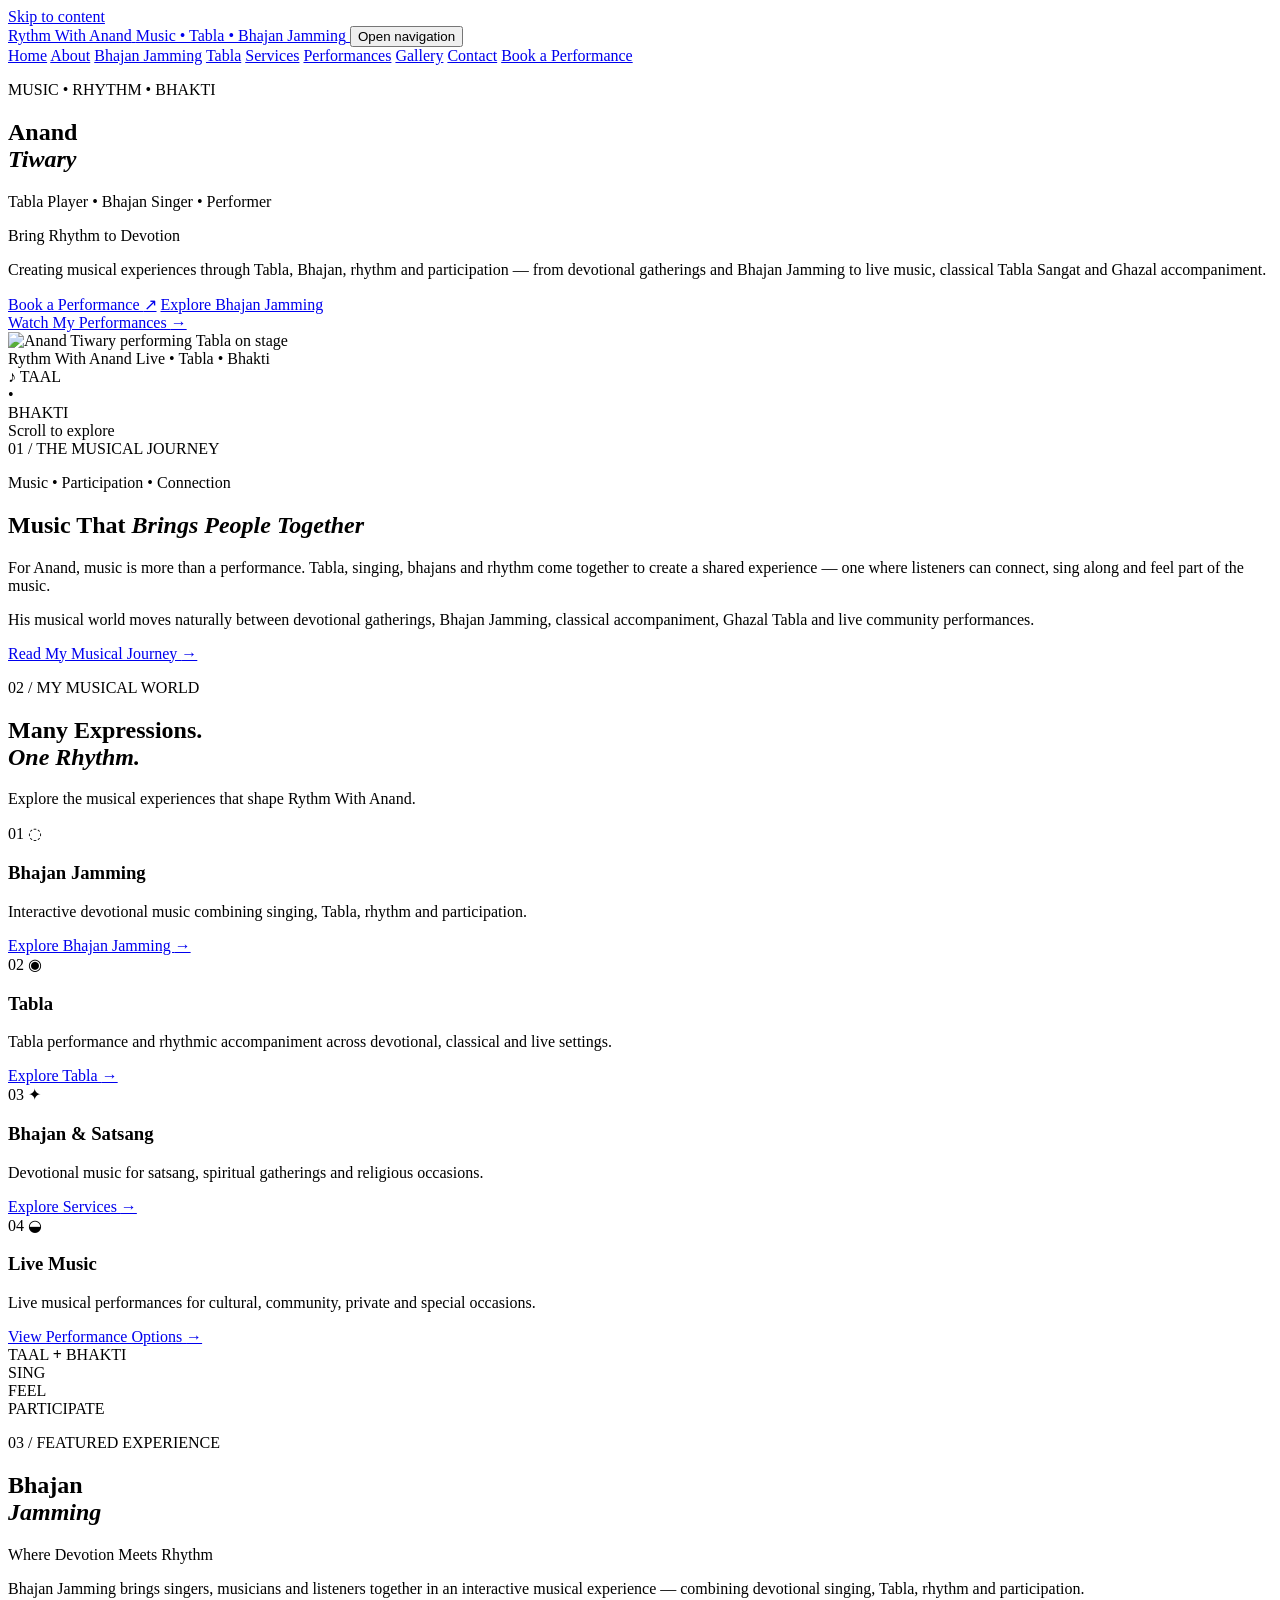
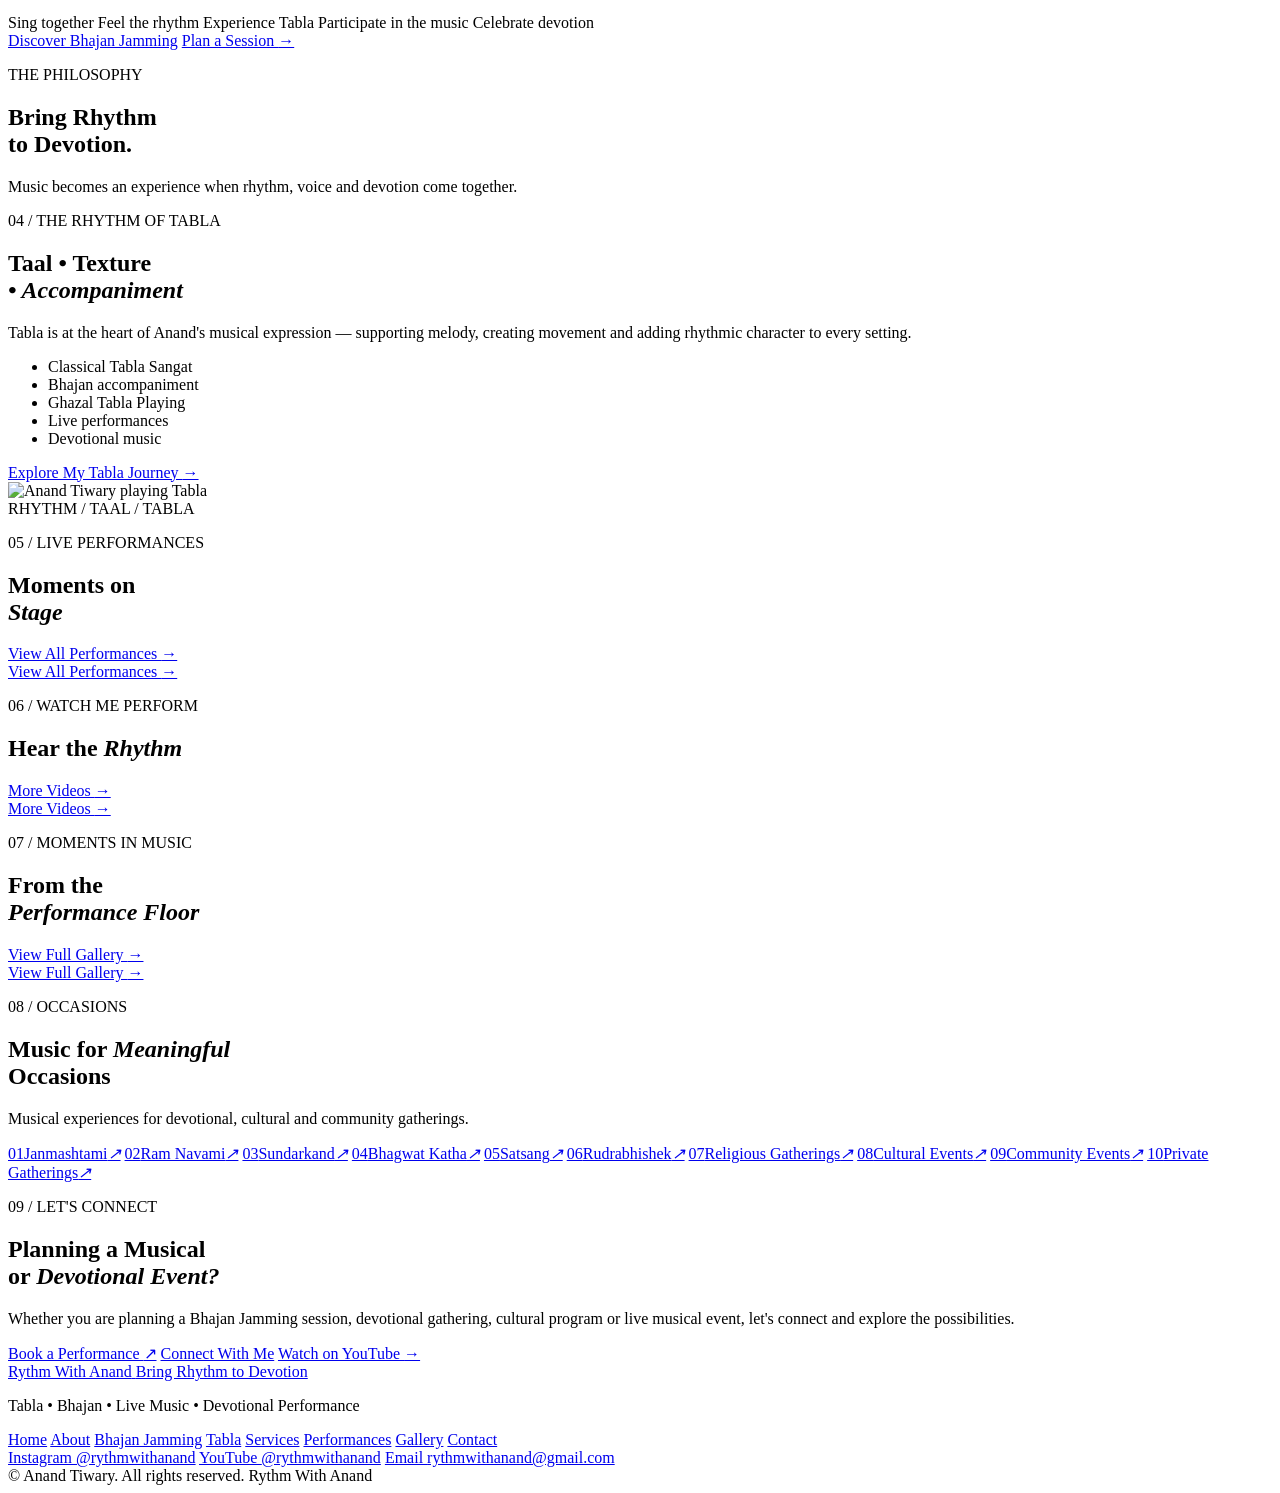
==== index.html @ 2863683d "Add files via upload Added index and readme" ====
<!doctype html>
<html lang="en">
<head>
  <meta charset="utf-8">
  <meta name="viewport" content="width=device-width, initial-scale=1">
  <meta name="theme-color" content="#171412">
  <meta name="description" content="Anand Tiwary — Tabla Player, Bhajan Singer and Performer. Bhajan Jamming, live music, classical Tabla Sangat, Ghazal Tabla and devotional music.">
  <meta name="author" content="Anand Tiwary">
  <meta name="robots" content="index, follow">

  <title>Anand Tiwary | Tabla Player | Bhajan Jamming | Rythm With Anand</title>

  <!-- Replace this placeholder with your real GitHub Pages URL after deployment. -->
  <link rel="canonical" href="https://USERNAME.github.io/REPOSITORY/">

  <meta property="og:type" content="website">
  <meta property="og:title" content="Anand Tiwary | Rythm With Anand">
  <meta property="og:description" content="Tabla, Bhajan Jamming, live music and devotional performance by Anand Tiwary.">
  <meta property="og:url" content="https://USERNAME.github.io/REPOSITORY/">
  <meta property="og:image" content="assets/images/profile/TablaProfile.png">
  <meta property="og:image:alt" content="Anand Tiwary performing Tabla on stage">
  <meta name="twitter:card" content="summary_large_image">
  <meta name="twitter:title" content="Anand Tiwary | Rythm With Anand">
  <meta name="twitter:description" content="Bring Rhythm to Devotion — Tabla, Bhajan Jamming and live music.">
  <meta name="twitter:image" content="assets/images/profile/TablaProfile.png">

  <link rel="stylesheet" href="css/style.css">
  <link rel="stylesheet" href="css/home.css">
</head>

<body>
  <a class="skip-link" href="#main-content">Skip to content</a>

  <header class="site-header" data-header>
    <div class="container nav-wrap">
      <a class="brand" href="index.html" aria-label="Rythm With Anand home">
        <span class="brand-name" data-brand>Rythm With Anand</span>
        <span class="brand-subtitle">Music • Tabla • Bhajan Jamming</span>
      </a>

      <button class="menu-toggle" type="button" aria-expanded="false" aria-controls="site-navigation">
        <span class="sr-only">Open navigation</span>
        <span></span><span></span><span></span>
      </button>

      <nav id="site-navigation" class="site-nav" aria-label="Primary navigation">
        <a class="active" aria-current="page" href="index.html">Home</a>
        <a href="pages/about.html">About</a>
        <a href="pages/bhajan-jamming.html">Bhajan Jamming</a>
        <a href="pages/tabla.html">Tabla</a>
        <a href="pages/services.html">Services</a>
        <a href="pages/performances.html">Performances</a>
        <a href="pages/gallery.html">Gallery</a>
        <a href="pages/contact.html">Contact</a>
        <a class="nav-cta" href="pages/contact.html">Book a Performance</a>
      </nav>
    </div>
  </header>

  <main id="main-content">
    <!-- HERO -->
    <section class="hero section-dark">
      <div class="hero-glow hero-glow-one" aria-hidden="true"></div>
      <div class="hero-glow hero-glow-two" aria-hidden="true"></div>
      <div class="container hero-grid">
        <div class="hero-copy reveal">
          <p class="eyebrow">MUSIC • RHYTHM • BHAKTI</p>
          <h1>Anand<br><em>Tiwary</em></h1>
          <p class="hero-role">Tabla Player <span>•</span> Bhajan Singer <span>•</span> Performer</p>
          <div class="hero-tagline">
            <span class="line"></span>
            <span>Bring Rhythm to Devotion</span>
          </div>
          <p class="hero-text">
            Creating musical experiences through Tabla, Bhajan, rhythm and participation —
            from devotional gatherings and Bhajan Jamming to live music, classical Tabla Sangat
            and Ghazal accompaniment.
          </p>
          <div class="hero-actions">
            <a class="btn btn-primary" href="pages/contact.html">Book a Performance <span>↗</span></a>
            <a class="btn btn-secondary" href="pages/bhajan-jamming.html">Explore Bhajan Jamming</a>
          </div>
          <a class="text-link hero-watch" href="pages/performances.html">Watch My Performances <span>→</span></a>
        </div>

        <div class="hero-visual reveal reveal-delay">
          <div class="hero-image-frame">
            <img src="assets/images/profile/TablaProfile.png"
                 alt="Anand Tiwary performing Tabla on stage"
                 width="1254" height="1254"
                 fetchpriority="high">
            <div class="image-caption">
              <span>Rythm With Anand</span>
              <span>Live • Tabla • Bhakti</span>
            </div>
          </div>
          <div class="hero-note" aria-hidden="true">
            <span class="note-symbol">♪</span>
            <span>TAAL<br>•<br>BHAKTI</span>
          </div>
        </div>
      </div>
      <div class="scroll-cue" aria-hidden="true"><span></span>Scroll to explore</div>
    </section>

    <!-- INTRO -->
    <section class="section intro-section">
      <div class="container intro-grid">
        <div class="section-kicker reveal">01 / THE MUSICAL JOURNEY</div>
        <div class="intro-content reveal">
          <p class="eyebrow">Music • Participation • Connection</p>
          <h2>Music That <em>Brings People Together</em></h2>
          <p class="lead">
            For Anand, music is more than a performance. Tabla, singing, bhajans and rhythm
            come together to create a shared experience — one where listeners can connect,
            sing along and feel part of the music.
          </p>
          <p>
            His musical world moves naturally between devotional gatherings, Bhajan Jamming,
            classical accompaniment, Ghazal Tabla and live community performances.
          </p>
          <a class="text-link" href="pages/about.html">Read My Musical Journey <span>→</span></a>
        </div>
      </div>
    </section>

    <!-- MUSICAL WORLD -->
    <section class="section world-section">
      <div class="container">
        <div class="section-heading reveal">
          <div>
            <p class="eyebrow">02 / MY MUSICAL WORLD</p>
            <h2>Many Expressions.<br><em>One Rhythm.</em></h2>
          </div>
          <p>Explore the musical experiences that shape Rythm With Anand.</p>
        </div>

        <div class="world-grid">
          <article class="world-card featured reveal">
            <span class="card-number">01</span>
            <span class="card-icon" aria-hidden="true">◌</span>
            <h3>Bhajan Jamming</h3>
            <p>Interactive devotional music combining singing, Tabla, rhythm and participation.</p>
            <a href="pages/bhajan-jamming.html">Explore Bhajan Jamming <span>→</span></a>
          </article>

          <article class="world-card reveal reveal-delay">
            <span class="card-number">02</span>
            <span class="card-icon" aria-hidden="true">◉</span>
            <h3>Tabla</h3>
            <p>Tabla performance and rhythmic accompaniment across devotional, classical and live settings.</p>
            <a href="pages/tabla.html">Explore Tabla <span>→</span></a>
          </article>

          <article class="world-card reveal">
            <span class="card-number">03</span>
            <span class="card-icon" aria-hidden="true">✦</span>
            <h3>Bhajan &amp; Satsang</h3>
            <p>Devotional music for satsang, spiritual gatherings and religious occasions.</p>
            <a href="pages/services.html">Explore Services <span>→</span></a>
          </article>

          <article class="world-card reveal reveal-delay">
            <span class="card-number">04</span>
            <span class="card-icon" aria-hidden="true">◒</span>
            <h3>Live Music</h3>
            <p>Live musical performances for cultural, community, private and special occasions.</p>
            <a href="pages/services.html">View Performance Options <span>→</span></a>
          </article>
        </div>
      </div>
    </section>

    <!-- BHAJAN JAMMING -->
    <section class="section bhajan-section">
      <div class="container bhajan-grid">
        <div class="bhajan-art reveal">
          <div class="art-ring ring-one"></div>
          <div class="art-ring ring-two"></div>
          <div class="art-center">
            <span>TAAL</span>
            <strong>+</strong>
            <span>BHAKTI</span>
          </div>
          <div class="art-label label-one">SING</div>
          <div class="art-label label-two">FEEL</div>
          <div class="art-label label-three">PARTICIPATE</div>
        </div>

        <div class="bhajan-copy reveal">
          <p class="eyebrow">03 / FEATURED EXPERIENCE</p>
          <h2>Bhajan<br><em>Jamming</em></h2>
          <p class="display-subtitle">Where Devotion Meets Rhythm</p>
          <p class="lead">
            Bhajan Jamming brings singers, musicians and listeners together in an interactive
            musical experience — combining devotional singing, Tabla, rhythm and participation.
          </p>
          <div class="feature-points">
            <span>Sing together</span>
            <span>Feel the rhythm</span>
            <span>Experience Tabla</span>
            <span>Participate in the music</span>
            <span>Celebrate devotion</span>
          </div>
          <div class="inline-actions">
            <a class="btn btn-dark" href="pages/bhajan-jamming.html">Discover Bhajan Jamming</a>
            <a class="text-link" href="pages/contact.html">Plan a Session <span>→</span></a>
          </div>
        </div>
      </div>
    </section>

    <!-- BRAND STATEMENT -->
    <section class="statement-section">
      <div class="container statement-inner reveal">
        <p class="eyebrow">THE PHILOSOPHY</p>
        <h2>Bring <span>Rhythm</span><br>to Devotion.</h2>
        <p>Music becomes an experience when rhythm, voice and devotion come together.</p>
      </div>
    </section>

    <!-- TABLA -->
    <section class="section tabla-section">
      <div class="container tabla-grid">
        <div class="tabla-copy reveal">
          <p class="eyebrow">04 / THE RHYTHM OF TABLA</p>
          <h2>Taal • Texture<br><em>• Accompaniment</em></h2>
          <p class="lead">
            Tabla is at the heart of Anand's musical expression — supporting melody, creating
            movement and adding rhythmic character to every setting.
          </p>
          <ul class="clean-list">
            <li>Classical Tabla Sangat</li>
            <li>Bhajan accompaniment</li>
            <li>Ghazal Tabla Playing</li>
            <li>Live performances</li>
            <li>Devotional music</li>
          </ul>
          <a class="text-link" href="pages/tabla.html">Explore My Tabla Journey <span>→</span></a>
        </div>

        <div class="tabla-visual reveal reveal-delay">
          <img src="assets/images/profile/TablaProfile.png"
               alt="Anand Tiwary playing Tabla"
               width="1254" height="1254"
               loading="lazy">
          <div class="vertical-caption">RHYTHM / TAAL / TABLA</div>
        </div>
      </div>
    </section>

    <!-- PERFORMANCES -->
    <section class="section performance-section">
      <div class="container">
        <div class="section-heading reveal">
          <div>
            <p class="eyebrow">05 / LIVE PERFORMANCES</p>
            <h2>Moments on<br><em>Stage</em></h2>
          </div>
          <a class="text-link desktop-link" href="pages/performances.html">View All Performances <span>→</span></a>
        </div>

        <div id="performance-preview" class="performance-grid" aria-live="polite"></div>
        <a class="text-link mobile-link" href="pages/performances.html">View All Performances <span>→</span></a>
      </div>
    </section>

    <!-- VIDEO -->
    <section class="section video-section section-dark">
      <div class="container">
        <div class="section-heading reveal">
          <div>
            <p class="eyebrow">06 / WATCH ME PERFORM</p>
            <h2>Hear the <em>Rhythm</em></h2>
          </div>
          <a class="text-link light-link desktop-link" href="pages/performances.html">More Videos <span>→</span></a>
        </div>

        <div id="video-preview" class="video-grid" aria-live="polite"></div>
        <a class="text-link light-link mobile-link" href="pages/performances.html">More Videos <span>→</span></a>
      </div>
    </section>

    <!-- MOMENTS -->
    <section class="section gallery-section">
      <div class="container">
        <div class="section-heading reveal">
          <div>
            <p class="eyebrow">07 / MOMENTS IN MUSIC</p>
            <h2>From the<br><em>Performance Floor</em></h2>
          </div>
          <a class="text-link desktop-link" href="pages/gallery.html">View Full Gallery <span>→</span></a>
        </div>

        <div id="gallery-preview" class="gallery-grid" aria-live="polite"></div>
        <a class="text-link mobile-link" href="pages/gallery.html">View Full Gallery <span>→</span></a>
      </div>
    </section>

    <!-- OCCASIONS -->
    <section class="section occasions-section">
      <div class="container">
        <div class="section-heading reveal">
          <div>
            <p class="eyebrow">08 / OCCASIONS</p>
            <h2>Music for <em>Meaningful</em><br>Occasions</h2>
          </div>
          <p>Musical experiences for devotional, cultural and community gatherings.</p>
        </div>

        <div class="occasion-list reveal">
          <a href="pages/services.html"><span>01</span>Janmashtami<i>↗</i></a>
          <a href="pages/services.html"><span>02</span>Ram Navami<i>↗</i></a>
          <a href="pages/services.html"><span>03</span>Sundarkand<i>↗</i></a>
          <a href="pages/services.html"><span>04</span>Bhagwat Katha<i>↗</i></a>
          <a href="pages/services.html"><span>05</span>Satsang<i>↗</i></a>
          <a href="pages/services.html"><span>06</span>Rudrabhishek<i>↗</i></a>
          <a href="pages/services.html"><span>07</span>Religious Gatherings<i>↗</i></a>
          <a href="pages/services.html"><span>08</span>Cultural Events<i>↗</i></a>
          <a href="pages/services.html"><span>09</span>Community Events<i>↗</i></a>
          <a href="pages/services.html"><span>10</span>Private Gatherings<i>↗</i></a>
        </div>
      </div>
    </section>

    <!-- CONTACT CTA -->
    <section class="contact-cta section-dark">
      <div class="container contact-inner reveal">
        <div>
          <p class="eyebrow">09 / LET'S CONNECT</p>
          <h2>Planning a Musical<br>or <em>Devotional Event?</em></h2>
          <p>
            Whether you are planning a Bhajan Jamming session, devotional gathering,
            cultural program or live musical event, let's connect and explore the possibilities.
          </p>
        </div>
        <div class="contact-actions">
          <a class="btn btn-primary" href="pages/contact.html">Book a Performance <span>↗</span></a>
          <a class="btn btn-outline-light" href="pages/contact.html">Connect With Me</a>
          <a class="text-link light-link" data-youtube-link href="https://youtube.com/@rythmwithanand" target="_blank" rel="noopener noreferrer">Watch on YouTube <span>→</span></a>
        </div>
      </div>
    </section>
  </main>

  <footer class="site-footer">
    <div class="container footer-grid">
      <div>
        <a class="brand footer-brand" href="index.html">
          <span class="brand-name" data-brand>Rythm With Anand</span>
          <span class="brand-subtitle">Bring Rhythm to Devotion</span>
        </a>
        <p class="footer-copy">Tabla • Bhajan • Live Music • Devotional Performance</p>
      </div>

      <nav class="footer-nav" aria-label="Footer navigation">
        <a href="index.html">Home</a>
        <a href="pages/about.html">About</a>
        <a href="pages/bhajan-jamming.html">Bhajan Jamming</a>
        <a href="pages/tabla.html">Tabla</a>
        <a href="pages/services.html">Services</a>
        <a href="pages/performances.html">Performances</a>
        <a href="pages/gallery.html">Gallery</a>
        <a href="pages/contact.html">Contact</a>
      </nav>

      <div class="social-links">
        <a data-instagram-link href="https://instagram.com/rythmwithanand" target="_blank" rel="noopener noreferrer">Instagram <span>@rythmwithanand</span></a>
        <a data-youtube-link href="https://youtube.com/@rythmwithanand" target="_blank" rel="noopener noreferrer">YouTube <span>@rythmwithanand</span></a>
        <a data-email-link href="mailto:rythmwithanand@gmail.com">Email <span data-email>rythmwithanand@gmail.com</span></a>
      </div>
    </div>
    <div class="container footer-bottom">
      <span>© <span data-year></span> Anand Tiwary. All rights reserved.</span>
      <span>Rythm With Anand</span>
    </div>
  </footer>

  <script src="js/main.js" defer></script>
</body>
</html>
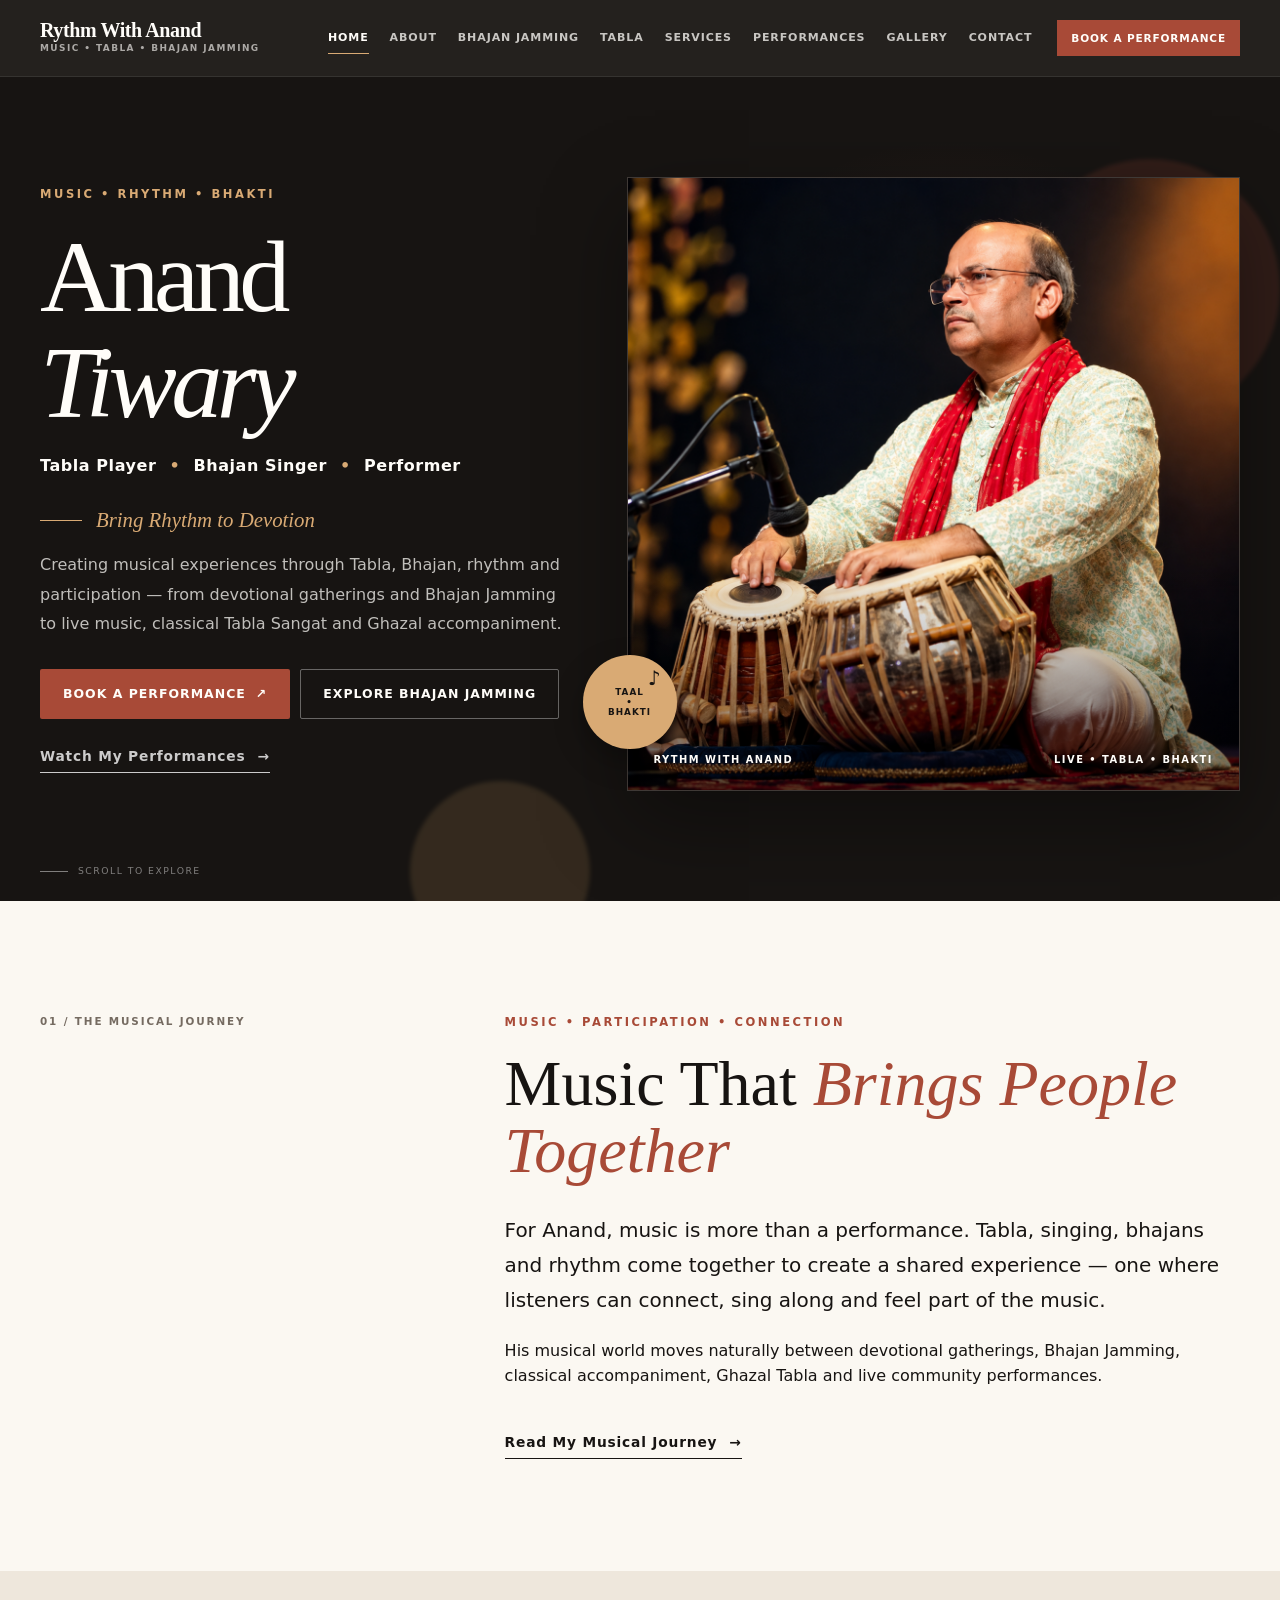
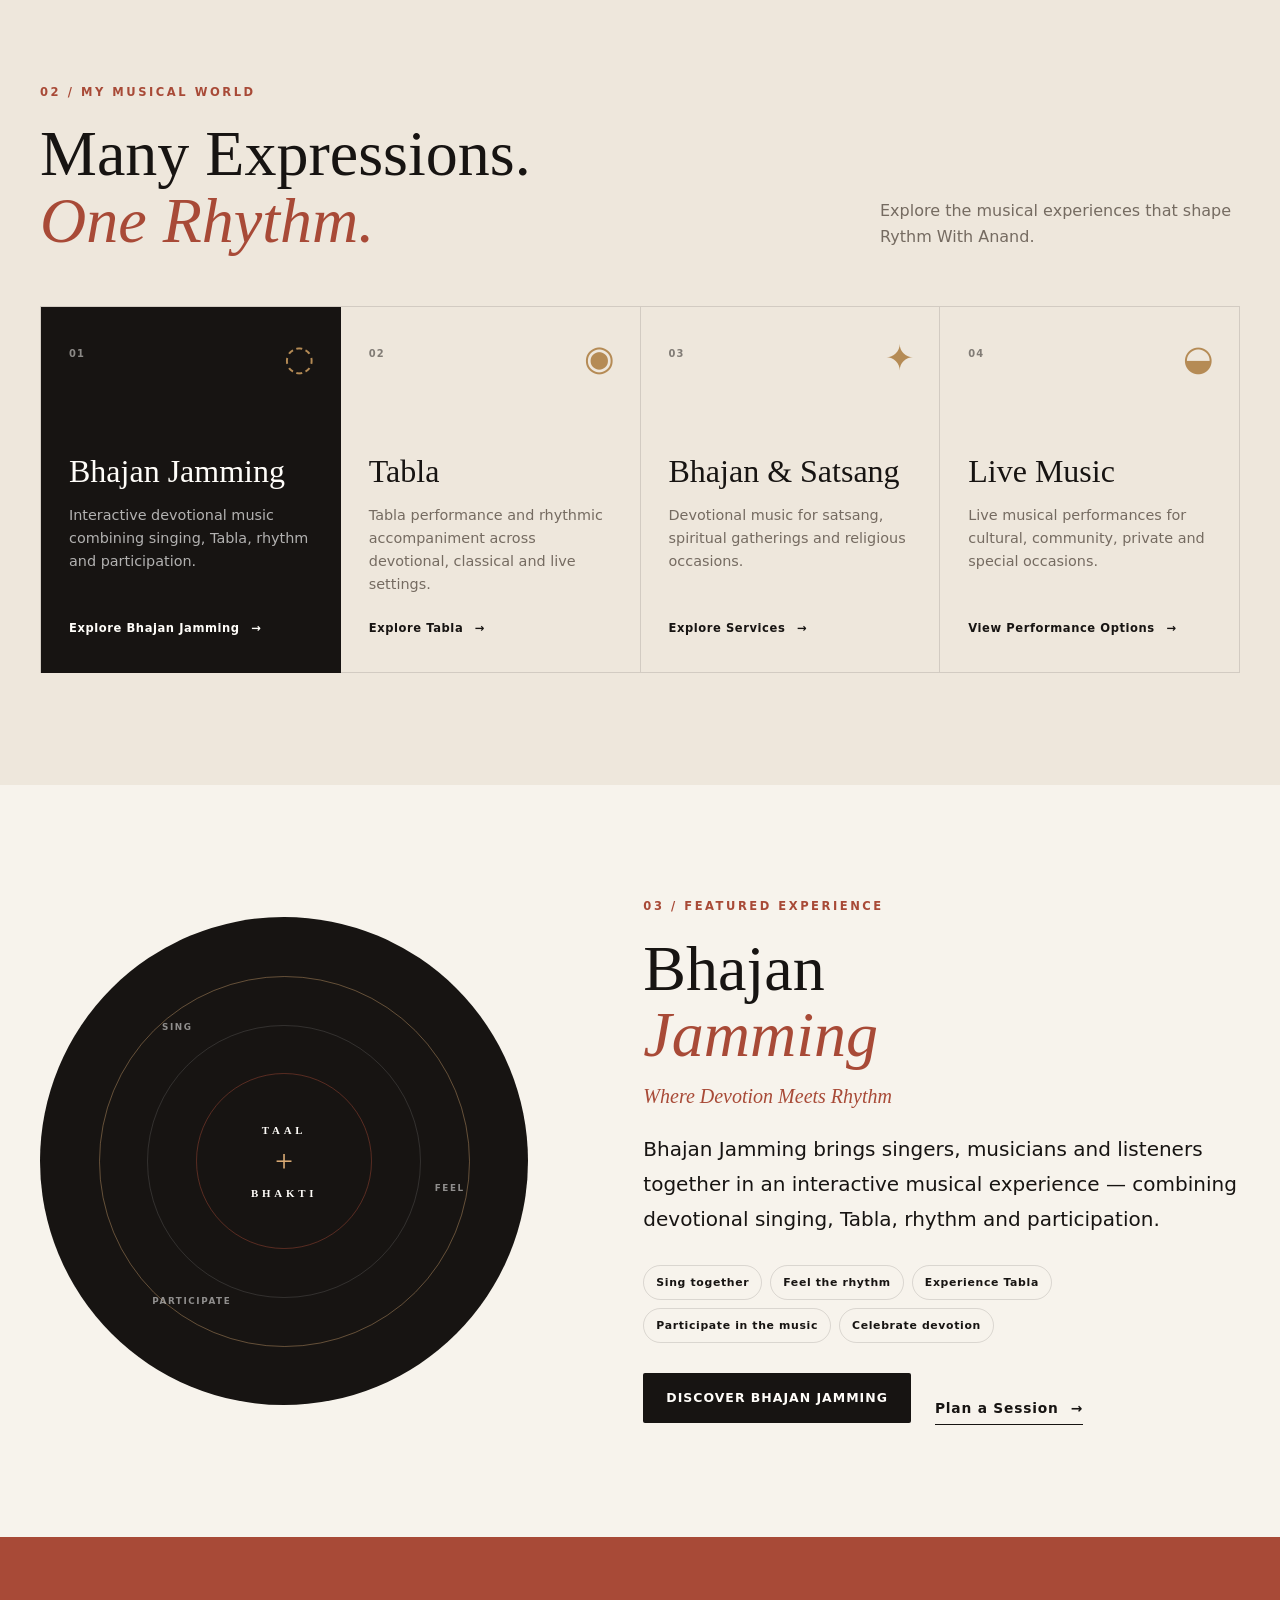
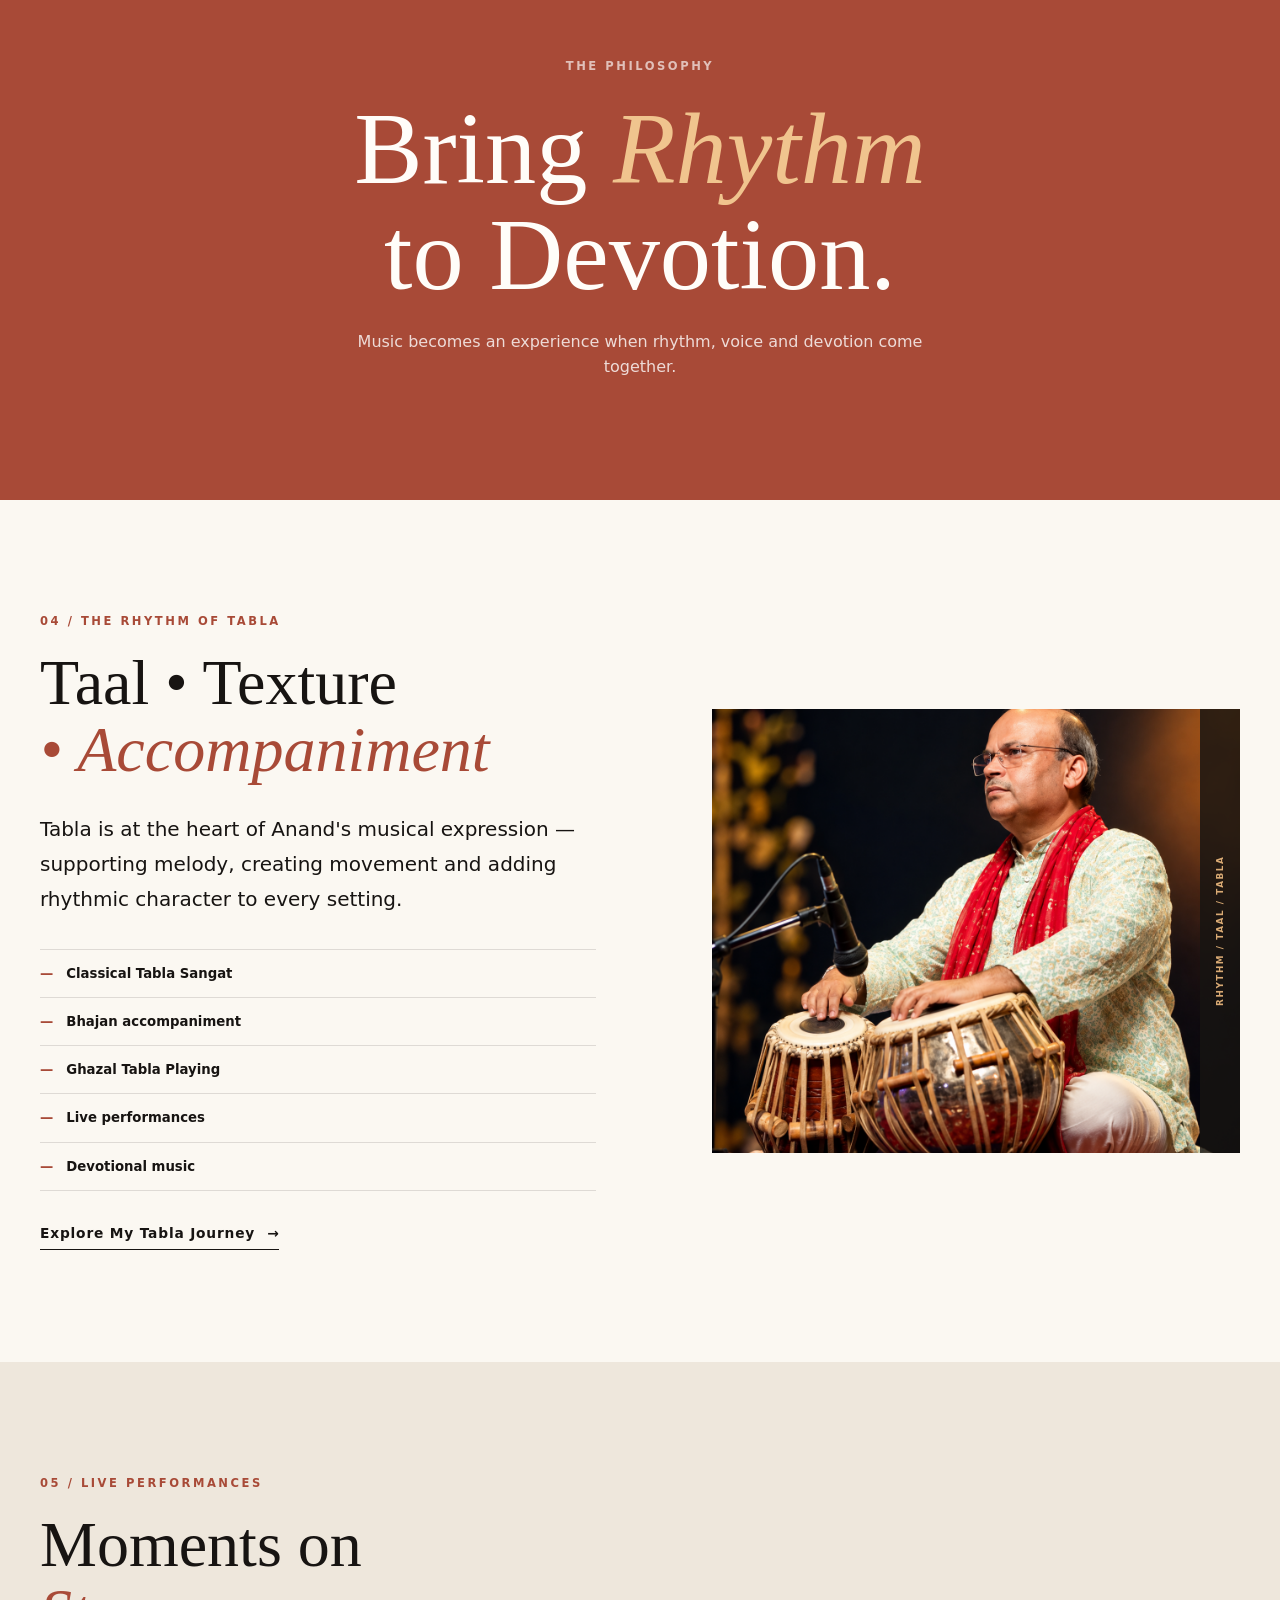
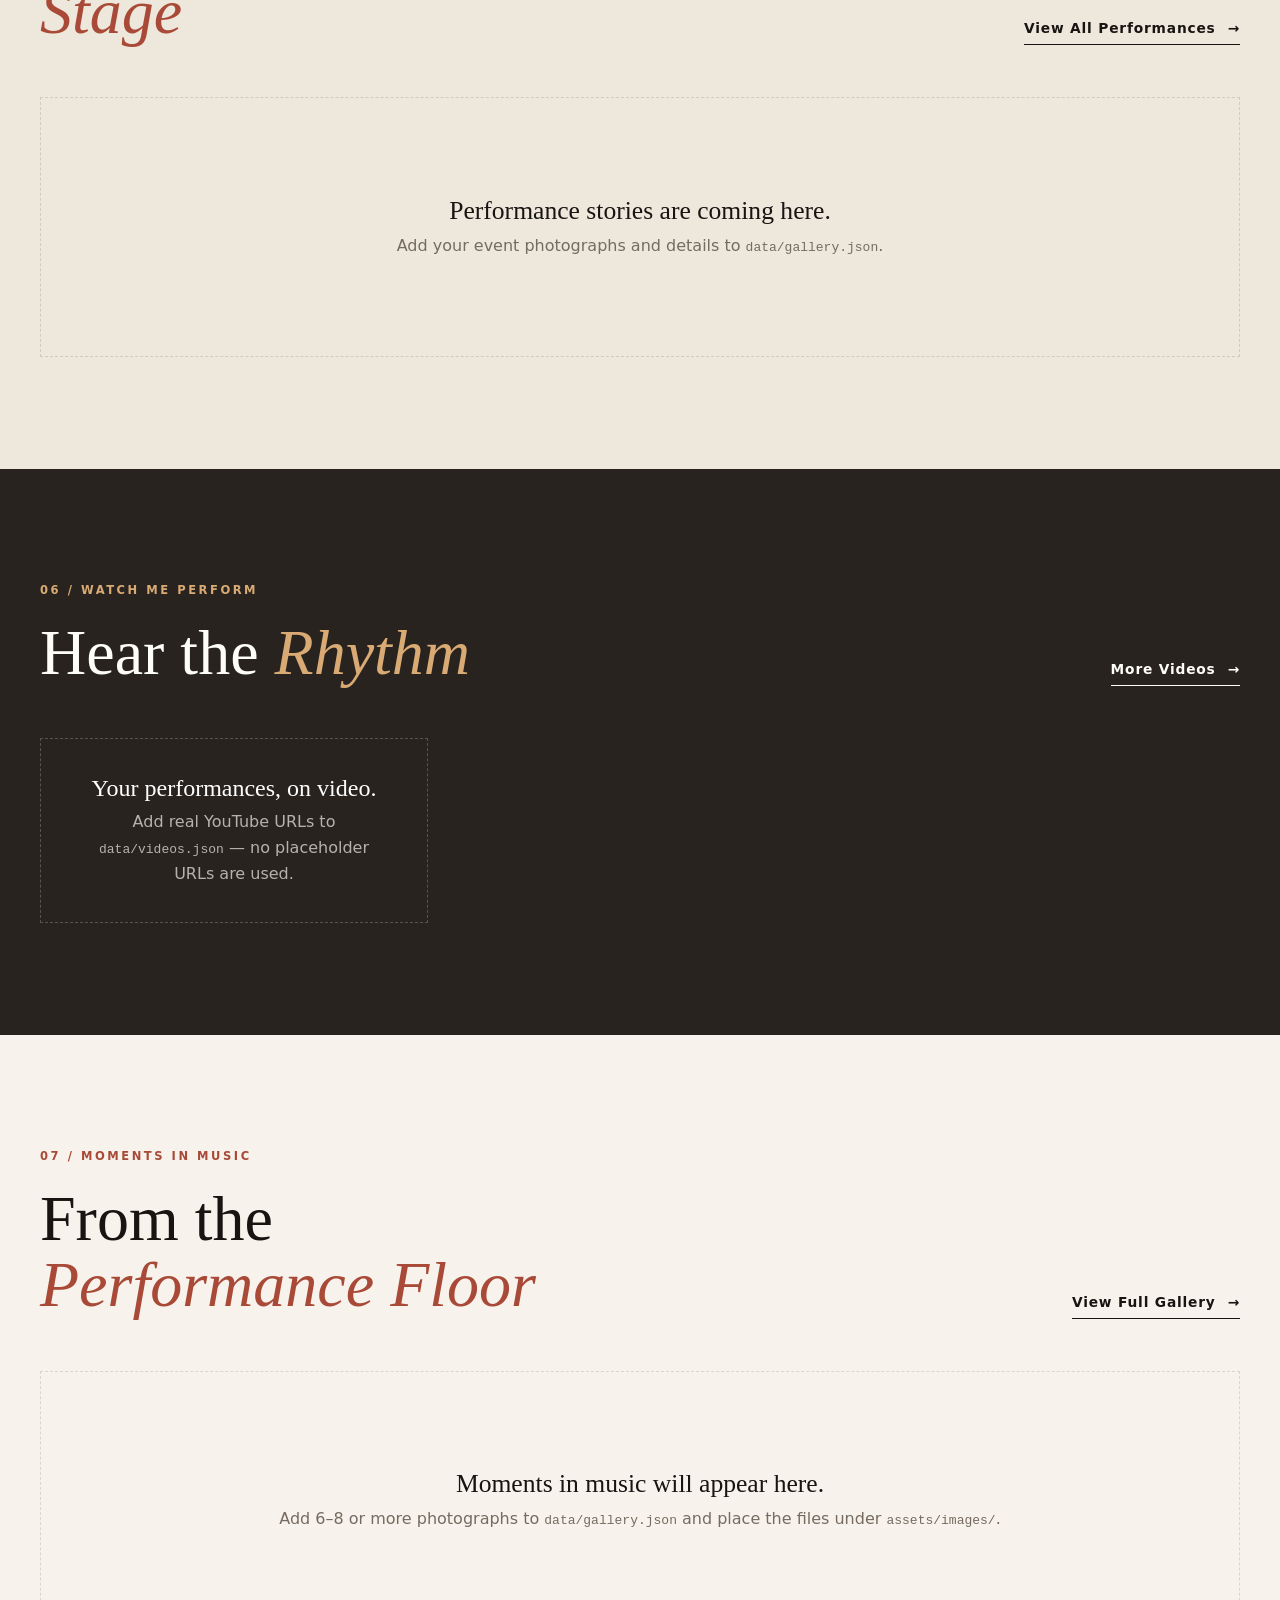
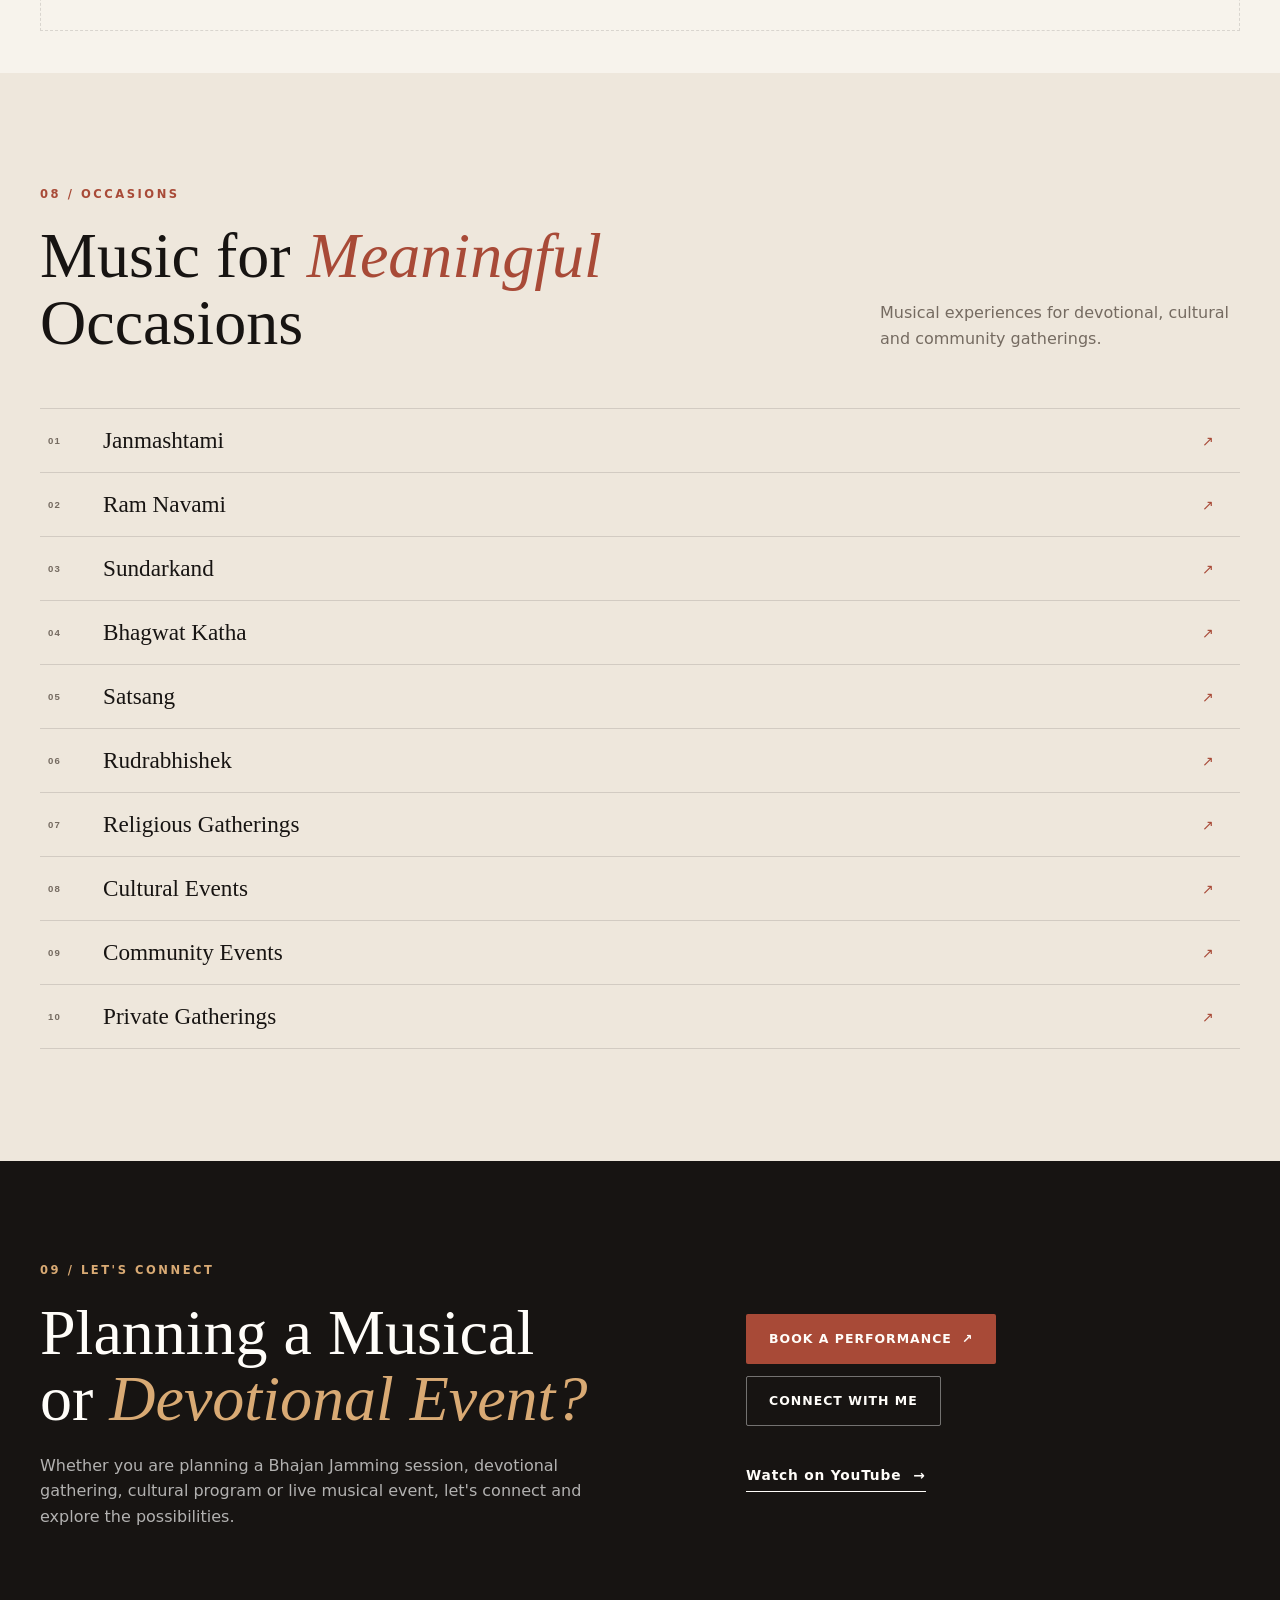
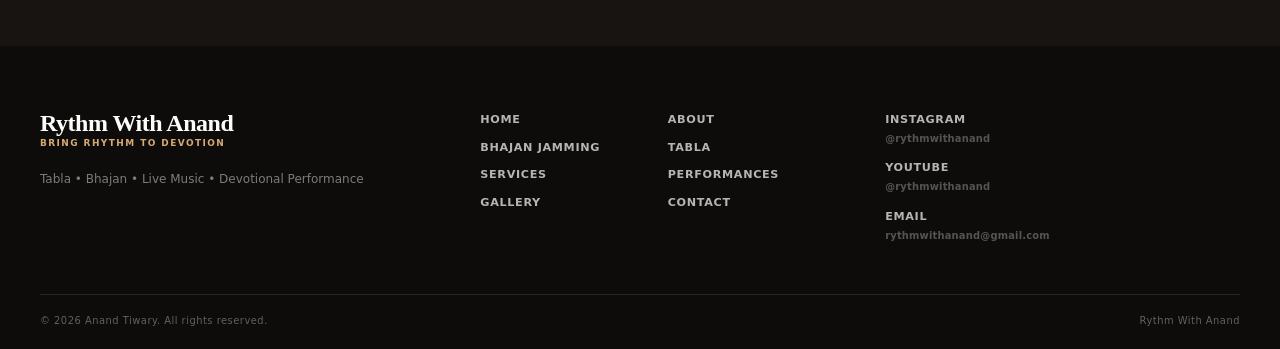
==== commit 00c6fda1: "Updated Text" ====
--- a/index.html
+++ b/index.html
@@ -4,7 +4,7 @@
   <meta charset="utf-8">
   <meta name="viewport" content="width=device-width, initial-scale=1">
   <meta name="theme-color" content="#171412">
-  <meta name="description" content="Anand Tiwary — Tabla Player, Bhajan Singer and Performer. Bhajan Jamming, live music, classical Tabla Sangat, Ghazal Tabla and devotional music.">
+  <meta name="description" content="Anand Tiwary — Tabla Player, Bhajan Singer and Performer. Bhajan Jamming, Live Music, Classical Tabla Sangat, Ghazal Tabla and Devotional music.">
   <meta name="author" content="Anand Tiwary">
   <meta name="robots" content="index, follow">
 
--- a/css/style.css
+++ b/css/style.css
@@ -0,0 +1,452 @@
+:root {
+  --ink: #171412;
+  --ink-soft: #29231f;
+  --paper: #f7f3ec;
+  --paper-2: #eee7dc;
+  --cream: #fbf8f2;
+  --accent: #a84a37;
+  --accent-dark: #7e3024;
+  --gold: #b58b55;
+  --muted: #756b61;
+  --line: rgba(23, 20, 18, .13);
+  --line-light: rgba(255,255,255,.16);
+  --white: #fffdf9;
+  --shadow: 0 20px 60px rgba(35, 26, 20, .12);
+  --radius: 4px;
+  --max: 1200px;
+}
+
+* { box-sizing: border-box; }
+html { scroll-behavior: smooth; }
+body {
+  margin: 0;
+  background: var(--paper);
+  color: var(--ink);
+  font-family: Inter, ui-sans-serif, system-ui, -apple-system, BlinkMacSystemFont, "Segoe UI", sans-serif;
+  line-height: 1.6;
+  -webkit-font-smoothing: antialiased;
+}
+img { max-width: 100%; display: block; }
+a { color: inherit; text-decoration: none; }
+button, a { -webkit-tap-highlight-color: transparent; }
+button { font: inherit; }
+
+.container {
+  width: min(calc(100% - 48px), var(--max));
+  margin-inline: auto;
+}
+.section { padding: 112px 0; }
+.section-dark { background: var(--ink); color: var(--white); }
+.sr-only {
+  position: absolute; width: 1px; height: 1px; padding: 0; margin: -1px;
+  overflow: hidden; clip: rect(0,0,0,0); white-space: nowrap; border: 0;
+}
+.skip-link {
+  position: fixed; left: 16px; top: -80px; z-index: 9999;
+  padding: 10px 16px; background: var(--white); color: var(--ink);
+  border: 2px solid var(--accent); border-radius: 3px;
+}
+.skip-link:focus { top: 16px; }
+
+:focus-visible {
+  outline: 3px solid var(--gold);
+  outline-offset: 4px;
+}
+
+.eyebrow {
+  margin: 0 0 20px;
+  font-size: .72rem;
+  font-weight: 700;
+  letter-spacing: .22em;
+  text-transform: uppercase;
+  color: var(--accent);
+}
+.section-dark .eyebrow { color: #d9aa74; }
+
+h1, h2, h3, p { margin-top: 0; }
+h1, h2, h3 {
+  font-family: Georgia, "Times New Roman", serif;
+  font-weight: 400;
+  line-height: 1.04;
+}
+h2 { font-size: clamp(2.5rem, 5vw, 4.5rem); margin-bottom: 28px; }
+h2 em, h1 em { font-style: italic; color: var(--accent); }
+.section-dark h2 em { color: #d9aa74; }
+.lead { font-size: clamp(1.05rem, 1.7vw, 1.25rem); line-height: 1.75; }
+
+.text-link {
+  display: inline-flex; align-items: center; gap: 12px;
+  margin-top: 26px; padding-bottom: 5px;
+  border-bottom: 1px solid currentColor;
+  font-size: .86rem; font-weight: 700; letter-spacing: .06em;
+  transition: gap .25s ease, opacity .25s ease;
+}
+.text-link span { transition: transform .25s ease; }
+.text-link:hover { gap: 16px; }
+.text-link:hover span { transform: translateX(2px); }
+.light-link { color: var(--white); }
+
+.btn {
+  display: inline-flex; align-items: center; justify-content: center; gap: 10px;
+  min-height: 50px; padding: 13px 22px;
+  border: 1px solid transparent; border-radius: 2px;
+  font-size: .78rem; font-weight: 800; letter-spacing: .08em;
+  text-transform: uppercase;
+  transition: transform .25s ease, background .25s ease, border-color .25s ease, color .25s ease;
+}
+.btn:hover { transform: translateY(-2px); }
+.btn-primary { background: var(--accent); color: var(--white); }
+.btn-primary:hover { background: var(--accent-dark); }
+.btn-secondary { background: transparent; border-color: rgba(255,255,255,.35); color: var(--white); }
+.btn-secondary:hover { border-color: var(--white); background: rgba(255,255,255,.06); }
+.btn-dark { background: var(--ink); color: var(--white); }
+.btn-dark:hover { background: var(--accent-dark); }
+.btn-outline-light { border-color: rgba(255,255,255,.4); color: var(--white); }
+.btn-outline-light:hover { background: var(--white); color: var(--ink); }
+
+.site-header {
+  position: sticky; top: 0; z-index: 1000;
+  background: rgba(23,20,18,.94);
+  color: var(--white);
+  backdrop-filter: blur(14px);
+  border-bottom: 1px solid rgba(255,255,255,.08);
+}
+.nav-wrap { min-height: 76px; display: flex; align-items: center; justify-content: space-between; gap: 24px; }
+.brand { display: inline-flex; flex-direction: column; gap: 1px; flex-shrink: 0; }
+.brand-name { font: 600 1.25rem/1 Georgia, "Times New Roman", serif; letter-spacing: -.02em; }
+.brand-subtitle { font-size: .56rem; font-weight: 700; letter-spacing: .16em; text-transform: uppercase; opacity: .62; }
+.site-nav { display: flex; align-items: center; gap: 21px; }
+.site-nav > a:not(.nav-cta) {
+  position: relative; padding: 28px 0;
+  font-size: .69rem; font-weight: 700; letter-spacing: .08em; text-transform: uppercase;
+  opacity: .75;
+}
+.site-nav > a:not(.nav-cta)::after {
+  content: ""; position: absolute; left: 0; bottom: 21px; width: 0; height: 1px;
+  background: #d9aa74; transition: width .25s ease;
+}
+.site-nav > a:hover, .site-nav > a.active { opacity: 1; }
+.site-nav > a.active::after, .site-nav > a:hover::after { width: 100%; }
+.nav-cta {
+  margin-left: 4px; padding: 10px 14px; background: var(--accent);
+  font-size: .66rem; font-weight: 800; letter-spacing: .08em; text-transform: uppercase;
+}
+.nav-cta:hover { background: var(--accent-dark); }
+.menu-toggle { display: none; background: none; border: 0; color: white; padding: 8px; }
+.menu-toggle > span:not(.sr-only) { display: block; width: 24px; height: 1px; background: currentColor; margin: 5px; }
+
+.hero { position: relative; min-height: calc(100svh - 76px); overflow: hidden; }
+.hero::before {
+  content: ""; position: absolute; inset: 0;
+  background:
+    radial-gradient(circle at 74% 40%, rgba(168,74,55,.18), transparent 25%),
+    linear-gradient(110deg, rgba(23,20,18,1) 0%, rgba(23,20,18,.96) 48%, rgba(23,20,18,.78) 100%);
+}
+.hero-grid {
+  position: relative; z-index: 1; min-height: calc(100svh - 76px);
+  display: grid; grid-template-columns: .92fr 1.08fr; align-items: center; gap: 5vw;
+  padding-top: 54px; padding-bottom: 64px;
+}
+.hero-copy { max-width: 600px; padding-bottom: 10px; }
+.hero-copy h1 { margin: 0 0 16px; font-size: clamp(4.2rem, 8vw, 7.4rem); letter-spacing: -.055em; }
+.hero-copy h1 em { color: var(--white); }
+.hero-role { font-size: 1rem; font-weight: 700; letter-spacing: .035em; }
+.hero-role span { color: #d9aa74; margin: 0 7px; }
+.hero-tagline {
+  display: flex; align-items: center; gap: 14px; margin: 30px 0 18px;
+  font: italic 1.3rem Georgia, "Times New Roman", serif; color: #d9aa74;
+}
+.hero-tagline .line { width: 42px; height: 1px; background: #d9aa74; }
+.hero-text { max-width: 580px; color: rgba(255,253,249,.73); font-size: 1rem; line-height: 1.85; }
+.hero-actions { display: flex; flex-wrap: wrap; gap: 10px; margin-top: 30px; }
+.hero-watch { color: rgba(255,255,255,.78); }
+.hero-visual { position: relative; max-width: 650px; justify-self: end; width: 100%; }
+.hero-image-frame {
+  position: relative; overflow: hidden;
+  aspect-ratio: 1 / 1; background: #29231f;
+  box-shadow: 0 30px 80px rgba(0,0,0,.38);
+}
+.hero-image-frame::after {
+  content: ""; position: absolute; inset: 0;
+  background: linear-gradient(180deg, transparent 62%, rgba(0,0,0,.55));
+  pointer-events: none;
+}
+.hero-image-frame img { width: 100%; height: 100%; object-fit: cover; }
+.image-caption {
+  position: absolute; z-index: 2; left: 26px; right: 26px; bottom: 22px;
+  display: flex; justify-content: space-between; gap: 15px;
+  font-size: .62rem; font-weight: 800; letter-spacing: .15em; text-transform: uppercase;
+}
+.hero-note {
+  position: absolute; left: -44px; bottom: 42px;
+  width: 94px; height: 94px; display: grid; place-items: center;
+  background: #d9aa74; color: var(--ink); border-radius: 50%;
+  box-shadow: 0 12px 30px rgba(0,0,0,.3);
+  font-size: .55rem; line-height: 1.15; font-weight: 800; text-align: center; letter-spacing: .12em;
+}
+.note-symbol { position: absolute; top: 12px; right: 15px; font-size: 1.25rem; }
+.hero-glow { position: absolute; border-radius: 50%; filter: blur(2px); opacity: .18; }
+.hero-glow-one { width: 260px; height: 260px; right: 0; top: 10%; background: #a84a37; }
+.hero-glow-two { width: 180px; height: 180px; left: 32%; bottom: -60px; background: #b58b55; }
+.scroll-cue {
+  position: absolute; z-index: 2; bottom: 22px; left: max(24px, calc((100vw - var(--max))/2));
+  display: flex; align-items: center; gap: 10px; color: rgba(255,255,255,.45);
+  font-size: .58rem; text-transform: uppercase; letter-spacing: .16em;
+}
+.scroll-cue span { display: block; width: 28px; height: 1px; background: currentColor; }
+
+.intro-section { background: var(--cream); }
+.intro-grid { display: grid; grid-template-columns: .33fr .67fr; gap: 8vw; }
+.section-kicker { color: var(--muted); font-size: .65rem; font-weight: 800; letter-spacing: .18em; }
+.intro-content { max-width: 780px; }
+.intro-content h2 { max-width: 700px; }
+
+.world-section { background: var(--paper-2); }
+.section-heading { display: flex; align-items: end; justify-content: space-between; gap: 40px; margin-bottom: 52px; }
+.section-heading h2 { margin-bottom: 0; }
+.section-heading > p { max-width: 360px; margin-bottom: 5px; color: var(--muted); }
+.world-grid { display: grid; grid-template-columns: repeat(4, 1fr); border-top: 1px solid var(--line); border-left: 1px solid var(--line); }
+.world-card {
+  position: relative; min-height: 340px; padding: 32px 28px;
+  border-right: 1px solid var(--line); border-bottom: 1px solid var(--line);
+  transition: background .3s ease, transform .3s ease;
+}
+.world-card:hover { background: var(--cream); transform: translateY(-5px); }
+.world-card.featured { background: var(--ink); color: var(--white); }
+.world-card.featured:hover { background: #211c19; }
+.card-number { font-size: .62rem; font-weight: 800; letter-spacing: .12em; opacity: .5; }
+.card-icon { position: absolute; right: 25px; top: 24px; font-size: 2.2rem; font-family: Georgia, serif; color: var(--gold); }
+.world-card h3 { margin: 90px 0 16px; font-size: 2rem; }
+.world-card p { min-height: 96px; color: var(--muted); font-size: .9rem; }
+.world-card.featured p { color: rgba(255,255,255,.67); }
+.world-card a { font-size: .72rem; font-weight: 800; letter-spacing: .05em; }
+.world-card a span { margin-left: 7px; transition: margin .2s ease; }
+.world-card a:hover span { margin-left: 11px; }
+
+.bhajan-section { background: var(--paper); overflow: hidden; }
+.bhajan-grid { display: grid; grid-template-columns: .9fr 1.1fr; gap: 9vw; align-items: center; }
+.bhajan-art {
+  position: relative; aspect-ratio: 1 / 1; max-width: 500px; width: 100%;
+  display: grid; place-items: center; margin: auto;
+  background: var(--ink); overflow: hidden; border-radius: 50%;
+}
+.bhajan-art::before {
+  content: ""; position: absolute; inset: 12%; border: 1px solid rgba(217,170,116,.4); border-radius: 50%;
+}
+.art-ring { position: absolute; border: 1px solid rgba(255,255,255,.12); border-radius: 50%; }
+.ring-one { inset: 22%; }
+.ring-two { inset: 32%; border-color: rgba(168,74,55,.45); }
+.art-center { position: relative; z-index: 2; display: flex; flex-direction: column; align-items: center; gap: 7px; color: var(--white); }
+.art-center span { font: 700 .68rem Georgia, serif; letter-spacing: .35em; }
+.art-center strong { color: #d9aa74; font: 300 2rem Georgia, serif; }
+.art-label { position: absolute; color: rgba(255,255,255,.52); font-size: .55rem; font-weight: 800; letter-spacing: .18em; }
+.label-one { top: 21%; left: 25%; }
+.label-two { top: 54%; right: 13%; }
+.label-three { bottom: 20%; left: 23%; }
+.display-subtitle { font: italic 1.25rem Georgia, serif; color: var(--accent); margin: -12px 0 24px; }
+.feature-points { display: flex; flex-wrap: wrap; gap: 8px; margin: 28px 0; }
+.feature-points span {
+  padding: 8px 12px; border: 1px solid var(--line); border-radius: 100px;
+  font-size: .68rem; font-weight: 800; letter-spacing: .06em;
+}
+.inline-actions { display: flex; align-items: center; flex-wrap: wrap; gap: 24px; }
+
+.statement-section { background: var(--accent); color: var(--white); padding: 120px 0; }
+.statement-inner { text-align: center; }
+.statement-section .eyebrow { color: rgba(255,255,255,.65); }
+.statement-section h2 { font-size: clamp(3.5rem, 8vw, 7rem); margin-bottom: 20px; }
+.statement-section h2 span { font-style: italic; color: #f0c48e; }
+.statement-section p:last-child { margin: 0 auto; max-width: 580px; color: rgba(255,255,255,.8); }
+
+.tabla-section { background: var(--cream); }
+.tabla-grid { display: grid; grid-template-columns: 1fr .95fr; gap: 9vw; align-items: center; }
+.tabla-copy { max-width: 620px; }
+.clean-list { list-style: none; padding: 0; margin: 32px 0 5px; border-top: 1px solid var(--line); }
+.clean-list li { padding: 13px 0; border-bottom: 1px solid var(--line); font-size: .83rem; font-weight: 700; }
+.clean-list li::before { content: "—"; color: var(--accent); margin-right: 13px; }
+.tabla-visual { position: relative; aspect-ratio: 1 / .84; overflow: hidden; }
+.tabla-visual img { width: 100%; height: 100%; object-fit: cover; }
+.vertical-caption {
+  position: absolute; right: 0; top: 0; height: 100%; width: 40px;
+  writing-mode: vertical-rl; transform: rotate(180deg);
+  display: flex; align-items: center; justify-content: center;
+  background: rgba(23,20,18,.82); color: #d9aa74;
+  font-size: .55rem; font-weight: 800; letter-spacing: .18em;
+}
+
+.performance-section { background: var(--paper-2); }
+.performance-grid { display: grid; grid-template-columns: repeat(3, 1fr); gap: 18px; }
+.performance-card { background: var(--cream); border: 1px solid var(--line); min-height: 330px; }
+.performance-card .card-media {
+  height: 190px; background: #ded5c8; overflow: hidden; position: relative;
+}
+.performance-card img { width: 100%; height: 100%; object-fit: cover; }
+.performance-card .placeholder {
+  width: 100%; height: 100%; display: grid; place-items: center;
+  background: linear-gradient(135deg, #d9d0c2, #efe8dd); color: var(--muted);
+}
+.placeholder-mark { font: italic 3rem Georgia, serif; color: var(--gold); }
+.performance-info { padding: 20px; }
+.performance-info .meta { font-size: .6rem; font-weight: 800; letter-spacing: .14em; text-transform: uppercase; color: var(--accent); }
+.performance-info h3 { margin: 8px 0; font-size: 1.55rem; }
+.performance-info p { margin: 0; color: var(--muted); font-size: .8rem; }
+.mobile-link { display: none; }
+
+.video-section { background: var(--ink-soft); }
+.video-grid { display: grid; grid-template-columns: repeat(3, 1fr); gap: 18px; }
+.video-card { background: rgba(255,255,255,.05); border: 1px solid var(--line-light); }
+.video-thumb { aspect-ratio: 16 / 9; position: relative; display: grid; place-items: center; overflow: hidden; background: #221e1b; }
+.video-thumb img { width: 100%; height: 100%; object-fit: cover; }
+.play {
+  width: 58px; height: 58px; border-radius: 50%; display: grid; place-items: center;
+  background: rgba(255,255,255,.92); color: var(--ink); font-size: 1.1rem; padding-left: 3px;
+}
+.video-info { padding: 19px 20px 22px; }
+.video-info .meta { color: #d9aa74; font-size: .58rem; font-weight: 800; letter-spacing: .14em; text-transform: uppercase; }
+.video-info h3 { margin: 8px 0 0; font-size: 1.4rem; }
+.video-placeholder { padding: 36px; text-align: center; border: 1px dashed rgba(255,255,255,.22); color: rgba(255,255,255,.65); }
+.video-placeholder strong { display: block; color: white; font: 1.5rem Georgia, serif; margin-bottom: 7px; }
+
+.gallery-section { background: var(--paper); }
+.gallery-grid {
+  display: grid; grid-template-columns: repeat(4, 1fr); grid-auto-rows: 190px; gap: 10px;
+}
+.gallery-item { position: relative; overflow: hidden; background: var(--paper-2); }
+.gallery-item:nth-child(1) { grid-column: span 2; grid-row: span 2; }
+.gallery-item:nth-child(4) { grid-row: span 2; }
+.gallery-item img { width: 100%; height: 100%; object-fit: cover; transition: transform .5s ease; }
+.gallery-item:hover img { transform: scale(1.04); }
+.gallery-caption {
+  position: absolute; left: 0; right: 0; bottom: 0; padding: 30px 15px 13px;
+  background: linear-gradient(transparent, rgba(0,0,0,.7)); color: white;
+  font-size: .65rem; font-weight: 800; letter-spacing: .09em; text-transform: uppercase;
+}
+.gallery-empty {
+  grid-column: 1 / -1; min-height: 260px; display: grid; place-items: center;
+  text-align: center; padding: 30px; border: 1px dashed var(--line);
+  color: var(--muted);
+}
+.gallery-empty strong { display: block; margin-bottom: 7px; font: 1.6rem Georgia, serif; color: var(--ink); }
+
+.occasions-section { background: var(--paper-2); }
+.occasion-list { border-top: 1px solid var(--line); }
+.occasion-list a {
+  display: grid; grid-template-columns: 55px 1fr 30px; align-items: center;
+  padding: 18px 8px; border-bottom: 1px solid var(--line);
+  font: 1.45rem Georgia, serif; transition: padding .25s ease, color .25s ease;
+}
+.occasion-list a span { color: var(--muted); font: 700 .6rem Inter, sans-serif; letter-spacing: .12em; }
+.occasion-list a i { font-style: normal; color: var(--accent); font-family: Inter, sans-serif; font-size: .9rem; }
+.occasion-list a:hover { padding-left: 16px; color: var(--accent); }
+
+.contact-cta { padding: 100px 0; }
+.contact-inner { display: grid; grid-template-columns: 1.1fr .9fr; align-items: center; gap: 8vw; }
+.contact-inner h2 { margin-bottom: 20px; }
+.contact-inner > div:first-child > p:last-child { max-width: 650px; color: rgba(255,255,255,.67); }
+.contact-actions { display: flex; flex-direction: column; align-items: flex-start; gap: 12px; }
+
+.site-footer { background: #0e0c0b; color: var(--white); padding: 65px 0 20px; }
+.footer-grid { display: grid; grid-template-columns: 1.1fr 1fr 1fr; gap: 50px; padding-bottom: 50px; }
+.footer-brand .brand-name { font-size: 1.5rem; }
+.footer-brand .brand-subtitle { color: #d9aa74; opacity: 1; }
+.footer-copy { max-width: 330px; margin-top: 20px; color: rgba(255,255,255,.46); font-size: .75rem; }
+.footer-nav { display: grid; grid-template-columns: 1fr 1fr; gap: 10px 20px; align-content: start; }
+.footer-nav a, .social-links a { font-size: .7rem; font-weight: 700; letter-spacing: .06em; text-transform: uppercase; opacity: .7; }
+.footer-nav a:hover, .social-links a:hover { opacity: 1; color: #d9aa74; }
+.social-links { display: flex; flex-direction: column; gap: 13px; align-content: start; }
+.social-links a { display: flex; flex-direction: column; gap: 2px; }
+.social-links span { color: rgba(255,255,255,.42); font-size: .62rem; text-transform: none; letter-spacing: .02em; }
+.footer-bottom {
+  padding-top: 18px; border-top: 1px solid rgba(255,255,255,.1);
+  display: flex; justify-content: space-between; gap: 20px;
+  color: rgba(255,255,255,.35); font-size: .62rem; letter-spacing: .05em;
+}
+
+.reveal { opacity: 0; transform: translateY(22px); transition: opacity .7s ease, transform .7s ease; }
+.reveal.is-visible { opacity: 1; transform: translateY(0); }
+.reveal-delay { transition-delay: .12s; }
+
+@media (max-width: 1050px) {
+  .site-nav { gap: 14px; }
+  .site-nav > a:not(.nav-cta) { font-size: .62rem; }
+  .hero-grid { grid-template-columns: 1fr 1fr; gap: 35px; }
+  .hero-copy h1 { font-size: clamp(4rem, 8vw, 6rem); }
+  .world-grid { grid-template-columns: repeat(2, 1fr); }
+  .world-card { min-height: 300px; }
+  .performance-grid, .video-grid { grid-template-columns: repeat(2, 1fr); }
+  .performance-card:last-child, .video-card:last-child { display: none; }
+}
+
+@media (max-width: 820px) {
+  .container { width: min(calc(100% - 36px), var(--max)); }
+  .section { padding: 82px 0; }
+  .nav-wrap { min-height: 68px; }
+  .menu-toggle { display: block; }
+  .site-nav {
+    position: absolute; left: 18px; right: 18px; top: calc(100% + 1px);
+    display: none; flex-direction: column; align-items: stretch; gap: 0;
+    padding: 8px; background: #171412; border: 1px solid rgba(255,255,255,.1);
+    box-shadow: 0 20px 45px rgba(0,0,0,.35);
+  }
+  .site-nav.is-open { display: flex; }
+  .site-nav > a:not(.nav-cta) { padding: 13px 12px; }
+  .site-nav > a:not(.nav-cta)::after { bottom: 8px; left: 12px; }
+  .nav-cta { text-align: center; margin: 8px 0 0; }
+  .hero-grid { grid-template-columns: 1fr; min-height: auto; padding-top: 65px; }
+  .hero-copy { max-width: 680px; }
+  .hero-visual { max-width: 620px; justify-self: start; }
+  .hero-note { left: -10px; bottom: 25px; }
+  .scroll-cue { display: none; }
+  .intro-grid, .bhajan-grid, .tabla-grid, .contact-inner { grid-template-columns: 1fr; gap: 45px; }
+  .section-kicker { display: none; }
+  .bhajan-art { max-width: 430px; }
+  .tabla-copy { max-width: 760px; }
+  .tabla-visual { max-width: 700px; }
+  .footer-grid { grid-template-columns: 1fr 1fr; }
+  .footer-grid > div:first-child { grid-column: 1 / -1; }
+}
+
+@media (max-width: 560px) {
+  .container { width: min(calc(100% - 28px), var(--max)); }
+  .section { padding: 68px 0; }
+  h2 { font-size: 2.75rem; }
+  .brand-name { font-size: 1.1rem; }
+  .brand-subtitle { font-size: .48rem; }
+  .hero { min-height: auto; }
+  .hero-grid { padding-top: 54px; padding-bottom: 60px; }
+  .hero-copy h1 { font-size: clamp(3.7rem, 18vw, 5.3rem); }
+  .hero-role { font-size: .85rem; line-height: 1.8; }
+  .hero-tagline { font-size: 1.1rem; }
+  .hero-actions { flex-direction: column; align-items: stretch; }
+  .hero-actions .btn { width: 100%; }
+  .image-caption { flex-direction: column; gap: 4px; }
+  .hero-note { width: 78px; height: 78px; font-size: .46rem; }
+  .note-symbol { font-size: 1rem; top: 9px; right: 12px; }
+  .section-heading { align-items: flex-start; flex-direction: column; gap: 18px; margin-bottom: 34px; }
+  .desktop-link { display: none; }
+  .mobile-link { display: inline-flex; margin-top: 25px; }
+  .world-grid { grid-template-columns: 1fr; }
+  .world-card { min-height: 280px; }
+  .performance-grid, .video-grid { grid-template-columns: 1fr; }
+  .performance-card:last-child, .video-card:last-child { display: block; }
+  .gallery-grid { grid-template-columns: 1fr 1fr; grid-auto-rows: 150px; }
+  .gallery-item:nth-child(1) { grid-column: span 2; grid-row: span 1; }
+  .gallery-item:nth-child(4) { grid-row: span 1; }
+  .occasion-list a { grid-template-columns: 38px 1fr 25px; font-size: 1.15rem; }
+  .contact-actions { width: 100%; }
+  .contact-actions .btn { width: 100%; }
+  .footer-grid { grid-template-columns: 1fr; gap: 35px; }
+  .footer-grid > div:first-child { grid-column: auto; }
+  .footer-bottom { flex-direction: column; gap: 8px; }
+}
+
+@media (prefers-reduced-motion: reduce) {
+  html { scroll-behavior: auto; }
+  *, *::before, *::after {
+    animation-duration: .01ms !important;
+    animation-iteration-count: 1 !important;
+    transition-duration: .01ms !important;
+    scroll-behavior: auto !important;
+  }
+  .reveal { opacity: 1; transform: none; }
+}
--- a/css/home.css
+++ b/css/home.css
@@ -0,0 +1,21 @@
+/* Home-specific visual tokens and components live in css/style.css.
+   Keep this file as the page-level extension point for future home-only styles. */
+
+.hero-image-frame {
+  border: 1px solid rgba(255,255,255,.1);
+}
+
+.performance-card,
+.video-card {
+  transition: transform .3s ease, box-shadow .3s ease;
+}
+
+.performance-card:hover,
+.video-card:hover {
+  transform: translateY(-4px);
+  box-shadow: var(--shadow);
+}
+
+.video-section .video-card:hover {
+  box-shadow: 0 20px 55px rgba(0,0,0,.28);
+}
